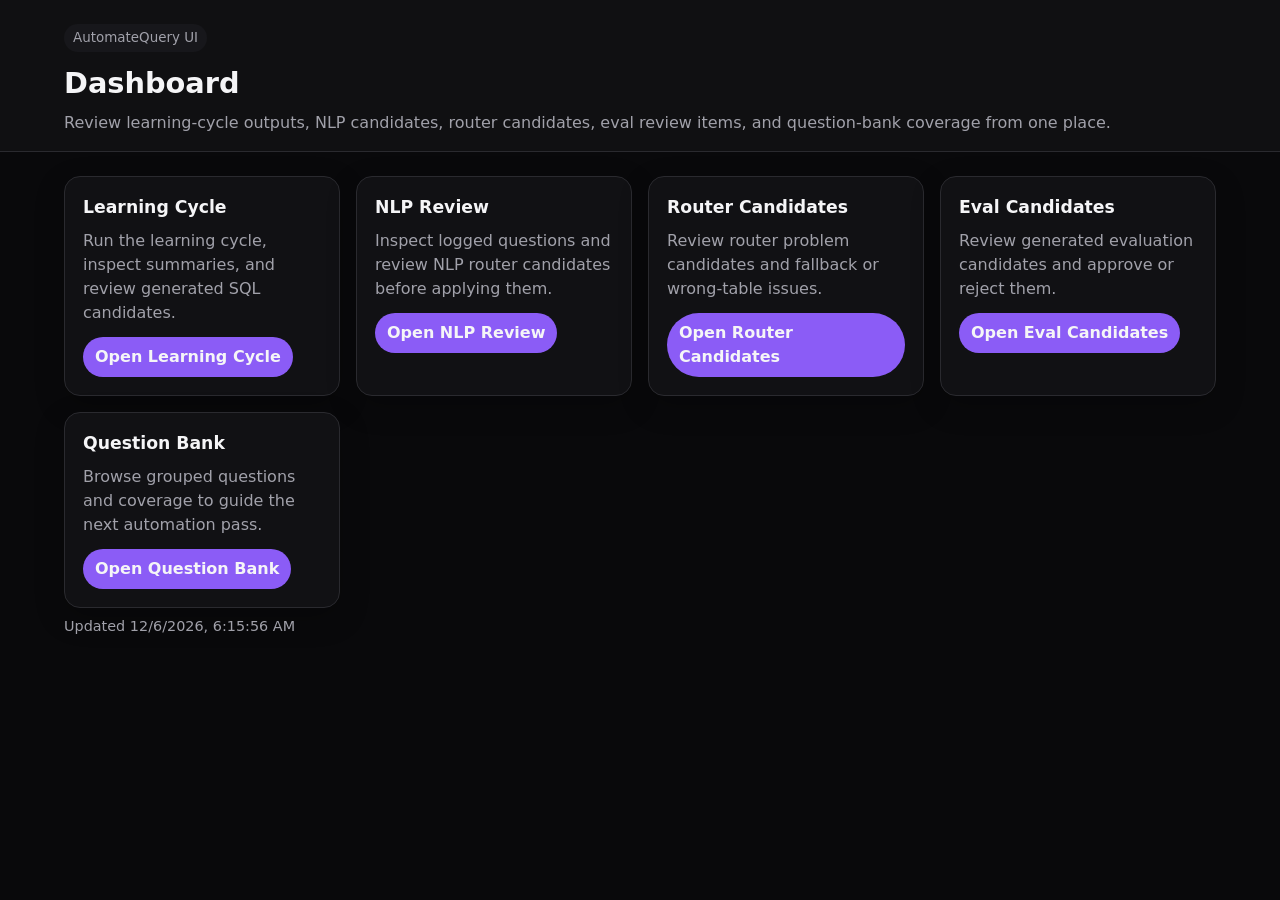
==== AutomateQuery/web/templates/dashboard/index.html @ 5e1423a1 "Refactor AutomateQuery UI into template pages" ====
<!doctype html>
<html lang="en">
<head>
  <meta charset="utf-8" />
  <meta name="viewport" content="width=device-width, initial-scale=1" />
  <title>AutomateQuery Dashboard</title>
  <style>
    :root {
      color-scheme: dark;
      --bg: #09090b;
      --panel: #111114;
      --panel-2: #17171b;
      --text: #f5f5f7;
      --muted: #a1a1aa;
      --border: #2a2a2f;
      --accent: #8b5cf6;
      --accent-2: #22c55e;
    }
    * { box-sizing: border-box; }
    body {
      margin: 0;
      font-family: Inter, system-ui, -apple-system, BlinkMacSystemFont, "Segoe UI", sans-serif;
      background: var(--bg);
      color: var(--text);
      line-height: 1.5;
    }
    header {
      border-bottom: 1px solid var(--border);
      background: rgba(17, 17, 20, 0.95);
      backdrop-filter: blur(8px);
      position: sticky;
      top: 0;
      z-index: 10;
    }
    .wrap { max-width: 1200px; margin: 0 auto; padding: 24px 24px 16px; }
    h1 { margin: 0 0 6px; font-size: 1.8rem; }
    .sub { color: var(--muted); }
    main { max-width: 1200px; margin: 0 auto; padding: 24px; }
    .grid { display: grid; grid-template-columns: repeat(auto-fit, minmax(240px, 1fr)); gap: 16px; }
    .card {
      background: var(--panel);
      border: 1px solid var(--border);
      border-radius: 16px;
      padding: 18px;
      box-shadow: 0 10px 30px rgba(0,0,0,0.22);
    }
    .card h2 { margin: 0 0 8px; font-size: 1.08rem; }
    .card p { color: var(--muted); margin: 0 0 12px; }
    .card a {
      display: inline-flex;
      align-items: center;
      gap: 6px;
      color: var(--text);
      text-decoration: none;
      background: var(--accent);
      border-radius: 999px;
      padding: 8px 12px;
      font-weight: 600;
    }
    .pill { display: inline-block; padding: 4px 9px; border-radius: 999px; background: var(--panel-2); color: var(--muted); font-size: 0.84rem; margin-bottom: 10px; }
    .meta { margin-top: 8px; color: var(--muted); font-size: 0.9rem; }
    @media (max-width: 640px) { .wrap, main { padding: 18px; } }
  </style>
</head>
<body>
  <header>
    <div class="wrap">
      <div class="pill">AutomateQuery UI</div>
      <h1>Dashboard</h1>
      <div class="sub">Review learning-cycle outputs, NLP candidates, router candidates, eval review items, and question-bank coverage from one place.</div>
    </div>
  </header>
  <main>
    <div class="grid">
      <section class="card">
        <h2>Learning Cycle</h2>
        <p>Run the learning cycle, inspect summaries, and review generated SQL candidates.</p>
        <a href="/learning-cycle">Open Learning Cycle</a>
      </section>
      <section class="card">
        <h2>NLP Review</h2>
        <p>Inspect logged questions and review NLP router candidates before applying them.</p>
        <a href="/nlp-review">Open NLP Review</a>
      </section>
      <section class="card">
        <h2>Router Candidates</h2>
        <p>Review router problem candidates and fallback or wrong-table issues.</p>
        <a href="/router-candidates">Open Router Candidates</a>
      </section>
      <section class="card">
        <h2>Eval Candidates</h2>
        <p>Review generated evaluation candidates and approve or reject them.</p>
        <a href="/eval-review">Open Eval Candidates</a>
      </section>
      <section class="card">
        <h2>Question Bank</h2>
        <p>Browse grouped questions and coverage to guide the next automation pass.</p>
        <a href="/question-bank">Open Question Bank</a>
      </section>
    </div>
    <div class="meta">Updated <span id="today"></span></div>
  </main>
  <script>
    document.getElementById('today').textContent = new Date().toLocaleString();
  </script>
</body>
</html>
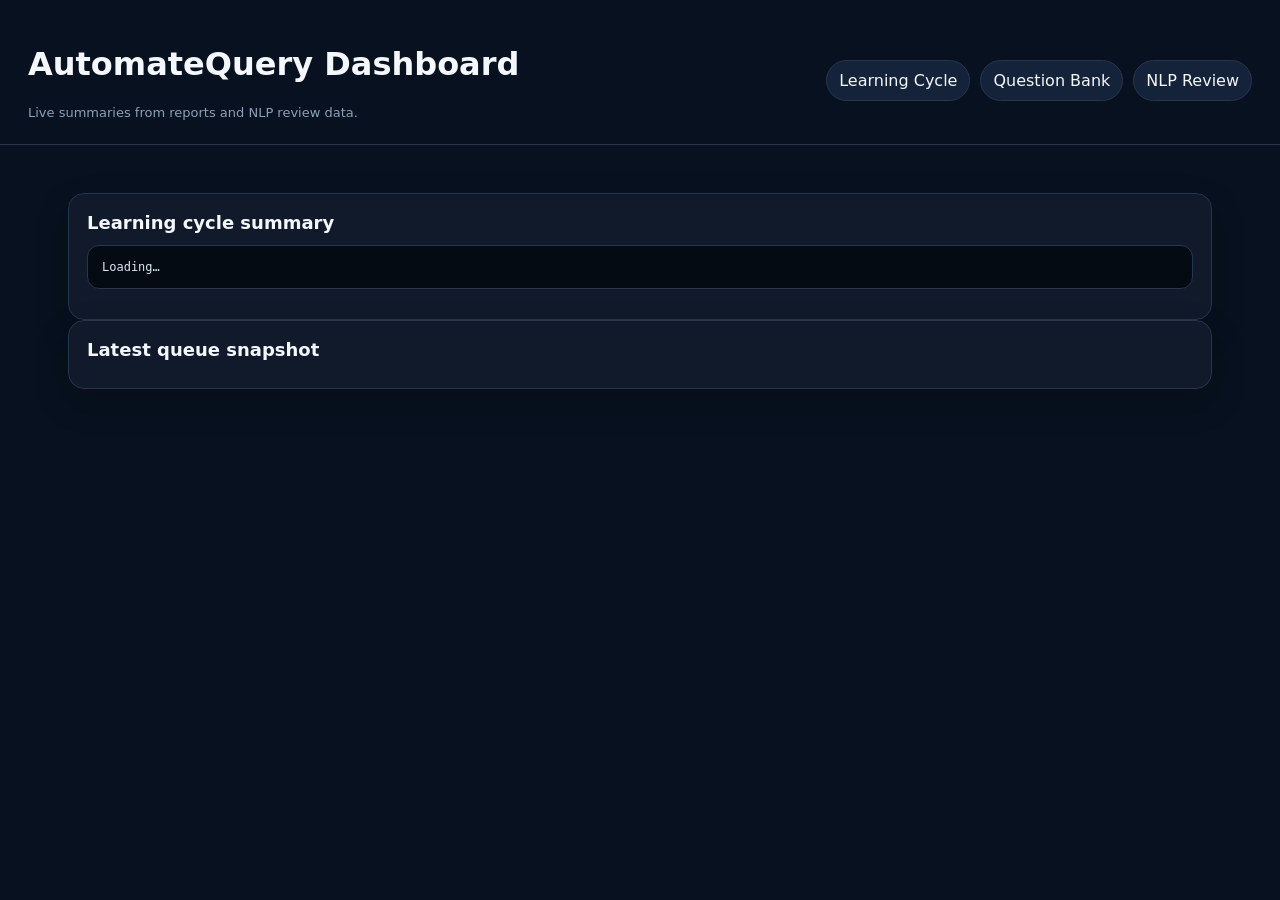
==== commit c4edab34: "Rebuild AutomateQuery frontend from data contract" ====
--- a/AutomateQuery/web/templates/dashboard/index.html
+++ b/AutomateQuery/web/templates/dashboard/index.html
@@ -1,107 +1,78 @@
-<!doctype html>
+<!DOCTYPE html>
 <html lang="en">
 <head>
-  <meta charset="utf-8" />
-  <meta name="viewport" content="width=device-width, initial-scale=1" />
+  <meta charset="UTF-8" />
+  <meta name="viewport" content="width=device-width, initial-scale=1.0" />
   <title>AutomateQuery Dashboard</title>
   <style>
-    :root {
-      color-scheme: dark;
-      --bg: #09090b;
-      --panel: #111114;
-      --panel-2: #17171b;
-      --text: #f5f5f7;
-      --muted: #a1a1aa;
-      --border: #2a2a2f;
-      --accent: #8b5cf6;
-      --accent-2: #22c55e;
-    }
+    :root { color-scheme: dark; --bg:#07111f; --panel:#101a2a; --panel-2:#15233a; --text:#f4f7fb; --muted:#8ca1b9; --accent:#5eead4; --border:#25364d; }
     * { box-sizing: border-box; }
-    body {
-      margin: 0;
-      font-family: Inter, system-ui, -apple-system, BlinkMacSystemFont, "Segoe UI", sans-serif;
-      background: var(--bg);
-      color: var(--text);
-      line-height: 1.5;
-    }
-    header {
-      border-bottom: 1px solid var(--border);
-      background: rgba(17, 17, 20, 0.95);
-      backdrop-filter: blur(8px);
-      position: sticky;
-      top: 0;
-      z-index: 10;
-    }
-    .wrap { max-width: 1200px; margin: 0 auto; padding: 24px 24px 16px; }
-    h1 { margin: 0 0 6px; font-size: 1.8rem; }
-    .sub { color: var(--muted); }
-    main { max-width: 1200px; margin: 0 auto; padding: 24px; }
-    .grid { display: grid; grid-template-columns: repeat(auto-fit, minmax(240px, 1fr)); gap: 16px; }
-    .card {
-      background: var(--panel);
-      border: 1px solid var(--border);
-      border-radius: 16px;
-      padding: 18px;
-      box-shadow: 0 10px 30px rgba(0,0,0,0.22);
-    }
-    .card h2 { margin: 0 0 8px; font-size: 1.08rem; }
-    .card p { color: var(--muted); margin: 0 0 12px; }
-    .card a {
-      display: inline-flex;
-      align-items: center;
-      gap: 6px;
-      color: var(--text);
-      text-decoration: none;
-      background: var(--accent);
-      border-radius: 999px;
-      padding: 8px 12px;
-      font-weight: 600;
-    }
-    .pill { display: inline-block; padding: 4px 9px; border-radius: 999px; background: var(--panel-2); color: var(--muted); font-size: 0.84rem; margin-bottom: 10px; }
-    .meta { margin-top: 8px; color: var(--muted); font-size: 0.9rem; }
-    @media (max-width: 640px) { .wrap, main { padding: 18px; } }
+    body { margin:0; font-family: Inter, system-ui, -apple-system, BlinkMacSystemFont, 'Segoe UI', sans-serif; background:var(--bg); color:var(--text); }
+    a { color:var(--accent); text-decoration:none; }
+    header { padding:24px 28px; border-bottom:1px solid var(--border); display:flex; justify-content:space-between; gap:16px; align-items:center; }
+    main { max-width:1200px; margin:0 auto; padding:24px 28px 60px; }
+    .grid { display:grid; grid-template-columns:repeat(auto-fit, minmax(220px, 1fr)); gap:16px; margin-bottom:24px; }
+    .card { background:var(--panel); border:1px solid var(--border); border-radius:16px; padding:18px; box-shadow:0 14px 34px rgba(0,0,0,.18); }
+    .card h2 { margin:0 0 10px; font-size:18px; }
+    .card p { margin:0; color:var(--muted); line-height:1.5; }
+    .stat { font-size:32px; font-weight:700; margin-top:10px; }
+    .muted { color:var(--muted); font-size:13px; }
+    .actions { display:flex; flex-wrap:wrap; gap:10px; margin-top:18px; }
+    .actions a, .actions button { border:1px solid var(--border); background:var(--panel-2); color:var(--text); padding:10px 12px; border-radius:999px; cursor:pointer; }
+    pre { white-space:pre-wrap; word-break:break-word; background:#050b12; border:1px solid var(--border); border-radius:12px; padding:14px; overflow:auto; font-size:12px; color:#dce8f7; }
+    .list { margin:0; padding-left:18px; color:var(--muted); }
   </style>
 </head>
 <body>
   <header>
-    <div class="wrap">
-      <div class="pill">AutomateQuery UI</div>
-      <h1>Dashboard</h1>
-      <div class="sub">Review learning-cycle outputs, NLP candidates, router candidates, eval review items, and question-bank coverage from one place.</div>
+    <div>
+      <h1>AutomateQuery Dashboard</h1>
+      <div class="muted">Live summaries from reports and NLP review data.</div>
+    </div>
+    <div class="actions">
+      <a href="/learning-cycle">Learning Cycle</a>
+      <a href="/question-bank">Question Bank</a>
+      <a href="/nlp-review">NLP Review</a>
     </div>
   </header>
   <main>
-    <div class="grid">
-      <section class="card">
-        <h2>Learning Cycle</h2>
-        <p>Run the learning cycle, inspect summaries, and review generated SQL candidates.</p>
-        <a href="/learning-cycle">Open Learning Cycle</a>
-      </section>
-      <section class="card">
-        <h2>NLP Review</h2>
-        <p>Inspect logged questions and review NLP router candidates before applying them.</p>
-        <a href="/nlp-review">Open NLP Review</a>
-      </section>
-      <section class="card">
-        <h2>Router Candidates</h2>
-        <p>Review router problem candidates and fallback or wrong-table issues.</p>
-        <a href="/router-candidates">Open Router Candidates</a>
-      </section>
-      <section class="card">
-        <h2>Eval Candidates</h2>
-        <p>Review generated evaluation candidates and approve or reject them.</p>
-        <a href="/eval-review">Open Eval Candidates</a>
-      </section>
-      <section class="card">
-        <h2>Question Bank</h2>
-        <p>Browse grouped questions and coverage to guide the next automation pass.</p>
-        <a href="/question-bank">Open Question Bank</a>
-      </section>
-    </div>
-    <div class="meta">Updated <span id="today"></span></div>
+    <section class="grid" id="summaryCards"></section>
+    <section class="card">
+      <h2>Learning cycle summary</h2>
+      <pre id="summaryText">Loading…</pre>
+    </section>
+    <section class="card">
+      <h2>Latest queue snapshot</h2>
+      <div id="queueList"></div>
+    </section>
   </main>
   <script>
-    document.getElementById('today').textContent = new Date().toLocaleString();
+    async function loadDashboard() {
+      const res = await fetch('/api/dashboard/summary');
+      const data = await res.json();
+      const cards = document.getElementById('summaryCards');
+      cards.innerHTML = '';
+      const stats = [
+        ['Diagnosis', data.counts?.diagnosis ?? 0],
+        ['Candidate queries', data.counts?.candidate_queries ?? 0],
+        ['Expected zero', data.counts?.expected_zero ?? 0],
+        ['Approved expected zero', data.counts?.approved_expected_zero ?? 0],
+        ['Approved candidate queries', data.counts?.approved_candidate_queries ?? 0],
+        ['Learning queue', data.counts?.learning_queue ?? 0],
+      ];
+      stats.forEach(([label, value]) => {
+        const card = document.createElement('article');
+        card.className = 'card';
+        card.innerHTML = `<h2>${label}</h2><div class="stat">${value}</div><div class="muted">Live from reports.</div>`;
+        cards.appendChild(card);
+      });
+      const summaryText = document.getElementById('summaryText');
+      summaryText.textContent = JSON.stringify(data.summary || {}, null, 2);
+      const queueList = document.getElementById('queueList');
+      const queue = Array.isArray(data.learning_queue) ? data.learning_queue : [];
+      queueList.innerHTML = queue.length ? `<ul class="list">${queue.slice(0, 10).map(item => `<li>${JSON.stringify(item)}</li>`).join('')}</ul>` : '<p class="muted">No learning queue data yet.</p>';
+    }
+    loadDashboard();
   </script>
 </body>
 </html>
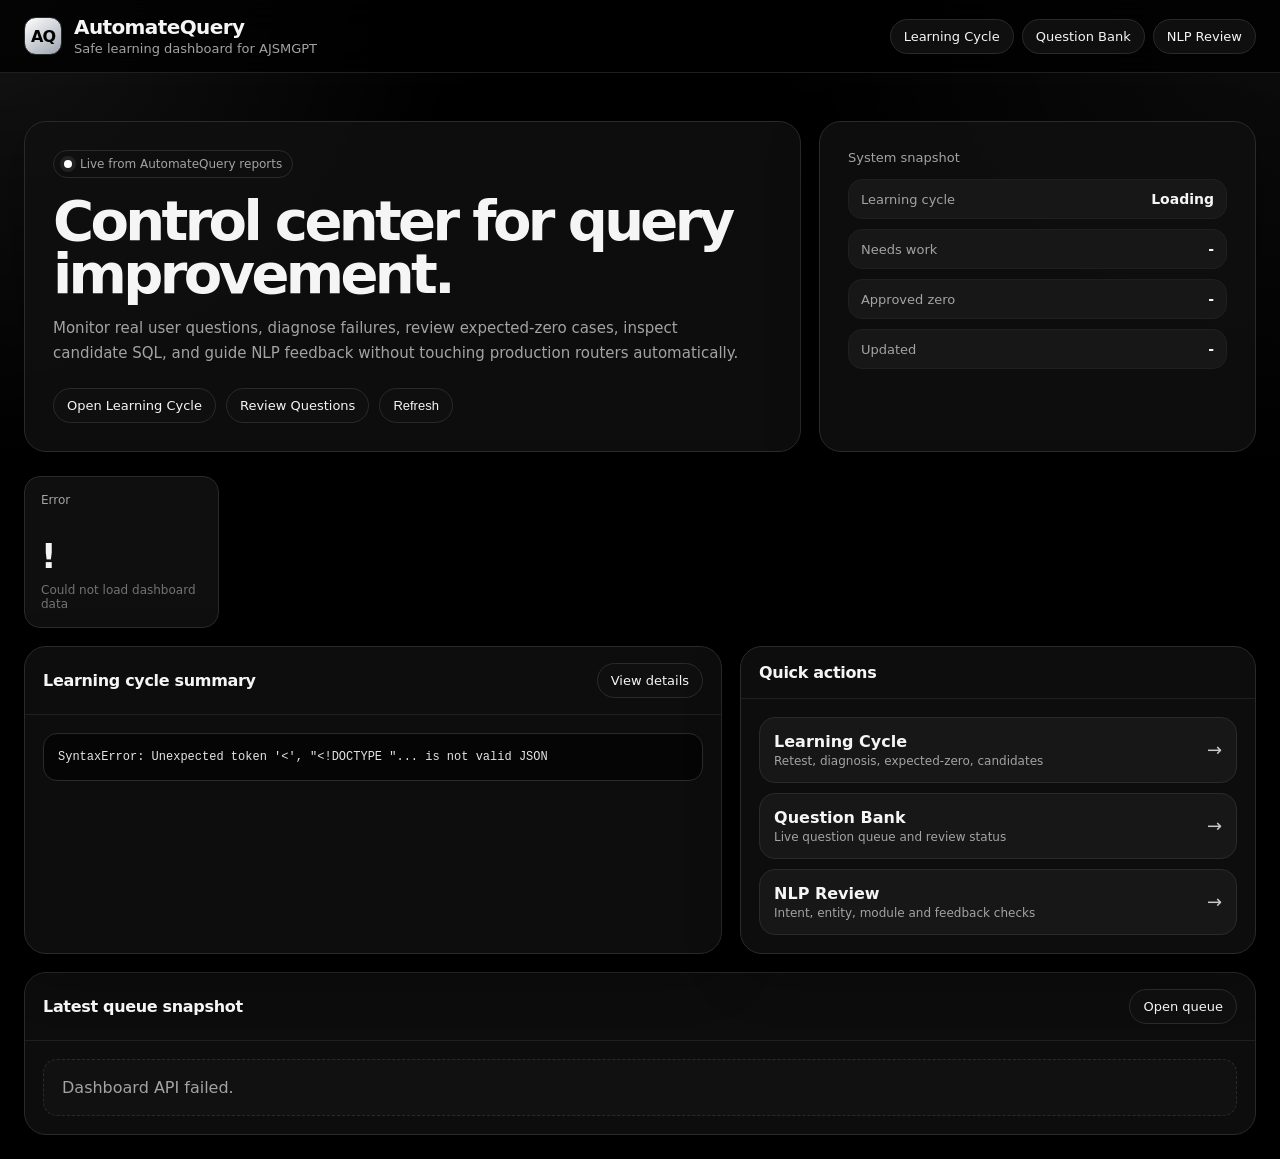
==== commit 3cece22a: "Enhance AutomateQuery UI templates" ====
--- a/AutomateQuery/web/templates/dashboard/index.html
+++ b/AutomateQuery/web/templates/dashboard/index.html
@@ -4,75 +4,645 @@
   <meta charset="UTF-8" />
   <meta name="viewport" content="width=device-width, initial-scale=1.0" />
   <title>AutomateQuery Dashboard</title>
+
   <style>
-    :root { color-scheme: dark; --bg:#07111f; --panel:#101a2a; --panel-2:#15233a; --text:#f4f7fb; --muted:#8ca1b9; --accent:#5eead4; --border:#25364d; }
-    * { box-sizing: border-box; }
-    body { margin:0; font-family: Inter, system-ui, -apple-system, BlinkMacSystemFont, 'Segoe UI', sans-serif; background:var(--bg); color:var(--text); }
-    a { color:var(--accent); text-decoration:none; }
-    header { padding:24px 28px; border-bottom:1px solid var(--border); display:flex; justify-content:space-between; gap:16px; align-items:center; }
-    main { max-width:1200px; margin:0 auto; padding:24px 28px 60px; }
-    .grid { display:grid; grid-template-columns:repeat(auto-fit, minmax(220px, 1fr)); gap:16px; margin-bottom:24px; }
-    .card { background:var(--panel); border:1px solid var(--border); border-radius:16px; padding:18px; box-shadow:0 14px 34px rgba(0,0,0,.18); }
-    .card h2 { margin:0 0 10px; font-size:18px; }
-    .card p { margin:0; color:var(--muted); line-height:1.5; }
-    .stat { font-size:32px; font-weight:700; margin-top:10px; }
-    .muted { color:var(--muted); font-size:13px; }
-    .actions { display:flex; flex-wrap:wrap; gap:10px; margin-top:18px; }
-    .actions a, .actions button { border:1px solid var(--border); background:var(--panel-2); color:var(--text); padding:10px 12px; border-radius:999px; cursor:pointer; }
-    pre { white-space:pre-wrap; word-break:break-word; background:#050b12; border:1px solid var(--border); border-radius:12px; padding:14px; overflow:auto; font-size:12px; color:#dce8f7; }
-    .list { margin:0; padding-left:18px; color:var(--muted); }
+    :root {
+      color-scheme: dark;
+
+      --bg: #000000;
+      --panel: #0f0f0f;
+      --panel-soft: #171717;
+      --panel-hover: #1f1f1f;
+
+      --text: #f5f5f5;
+      --muted: #a3a3a3;
+      --faint: #737373;
+
+      --border: #2a2a2a;
+      --border-soft: #1f1f1f;
+
+      --white: #ffffff;
+      --black: #000000;
+
+      --radius-lg: 22px;
+      --radius-md: 16px;
+
+      --shadow: 0 18px 50px rgba(0, 0, 0, 0.35);
+    }
+
+    * {
+      box-sizing: border-box;
+    }
+
+    body {
+      margin: 0;
+      min-height: 100vh;
+      font-family: Inter, ui-sans-serif, system-ui, -apple-system, BlinkMacSystemFont, "Segoe UI", sans-serif;
+      background:
+        radial-gradient(circle at top left, rgba(255,255,255,0.08), transparent 28%),
+        radial-gradient(circle at top right, rgba(255,255,255,0.05), transparent 30%),
+        var(--bg);
+      color: var(--text);
+    }
+
+    a {
+      color: inherit;
+      text-decoration: none;
+    }
+
+    .topbar {
+      position: sticky;
+      top: 0;
+      z-index: 10;
+      backdrop-filter: blur(18px);
+      background: rgba(0, 0, 0, 0.78);
+      border-bottom: 1px solid var(--border-soft);
+    }
+
+    .topbar-inner {
+      max-width: 1280px;
+      margin: 0 auto;
+      padding: 16px 24px;
+      display: flex;
+      align-items: center;
+      justify-content: space-between;
+      gap: 18px;
+    }
+
+    .brand {
+      display: flex;
+      align-items: center;
+      gap: 12px;
+    }
+
+    .logo {
+      width: 38px;
+      height: 38px;
+      border-radius: 12px;
+      border: 1px solid var(--border);
+      background: linear-gradient(145deg, #ffffff, #9ca3af);
+      color: #000000;
+      display: grid;
+      place-items: center;
+      font-weight: 900;
+      letter-spacing: -0.06em;
+    }
+
+    h1 {
+      margin: 0;
+      font-size: 20px;
+      letter-spacing: -0.03em;
+      line-height: 1.1;
+    }
+
+    .subtitle {
+      color: var(--muted);
+      font-size: 13px;
+      margin-top: 3px;
+    }
+
+    .nav {
+      display: flex;
+      flex-wrap: wrap;
+      gap: 8px;
+      justify-content: flex-end;
+    }
+
+    .nav a,
+    .btn {
+      border: 1px solid var(--border);
+      background: var(--panel);
+      color: var(--text);
+      padding: 9px 13px;
+      border-radius: 999px;
+      font-size: 13px;
+      cursor: pointer;
+      transition: 160ms ease;
+    }
+
+    .nav a:hover,
+    .btn:hover {
+      background: var(--white);
+      color: var(--black);
+      border-color: var(--white);
+      transform: translateY(-1px);
+    }
+
+    .shell {
+      max-width: 1280px;
+      margin: 0 auto;
+      padding: 24px;
+    }
+
+    .hero {
+      display: grid;
+      grid-template-columns: minmax(0, 1.6fr) minmax(300px, 0.9fr);
+      gap: 18px;
+      margin: 24px 0;
+    }
+
+    .hero-card,
+    .panel {
+      background: rgba(15, 15, 15, 0.88);
+      border: 1px solid var(--border);
+      border-radius: var(--radius-lg);
+      box-shadow: var(--shadow);
+    }
+
+    .hero-card {
+      padding: 28px;
+      min-height: 230px;
+      display: flex;
+      flex-direction: column;
+      justify-content: space-between;
+    }
+
+    .eyebrow {
+      display: inline-flex;
+      width: fit-content;
+      align-items: center;
+      gap: 8px;
+      color: var(--muted);
+      border: 1px solid var(--border);
+      border-radius: 999px;
+      padding: 6px 10px;
+      font-size: 12px;
+      margin-bottom: 16px;
+    }
+
+    .dot {
+      width: 8px;
+      height: 8px;
+      border-radius: 999px;
+      background: #ffffff;
+      box-shadow: 0 0 0 4px rgba(255,255,255,0.08);
+    }
+
+    .hero h2 {
+      margin: 0;
+      font-size: clamp(30px, 5vw, 56px);
+      line-height: 0.95;
+      letter-spacing: -0.065em;
+    }
+
+    .hero p {
+      margin: 16px 0 0;
+      max-width: 700px;
+      color: var(--muted);
+      font-size: 15px;
+      line-height: 1.65;
+    }
+
+    .actions {
+      display: flex;
+      flex-wrap: wrap;
+      gap: 10px;
+      margin-top: 22px;
+    }
+
+    .status-title {
+      color: var(--muted);
+      font-size: 13px;
+      margin-bottom: 14px;
+    }
+
+    .status-grid {
+      display: grid;
+      gap: 10px;
+    }
+
+    .status-row {
+      display: flex;
+      justify-content: space-between;
+      gap: 14px;
+      align-items: center;
+      padding: 11px 12px;
+      background: var(--panel-soft);
+      border: 1px solid var(--border-soft);
+      border-radius: 14px;
+      color: var(--muted);
+      font-size: 13px;
+    }
+
+    .status-row strong {
+      color: var(--text);
+      font-size: 14px;
+    }
+
+    .cards {
+      display: grid;
+      grid-template-columns: repeat(6, minmax(145px, 1fr));
+      gap: 12px;
+      margin: 18px 0;
+    }
+
+    .metric {
+      background: var(--panel);
+      border: 1px solid var(--border);
+      border-radius: var(--radius-md);
+      padding: 16px;
+      min-height: 132px;
+      transition: 160ms ease;
+    }
+
+    .metric:hover {
+      background: var(--panel-hover);
+      transform: translateY(-2px);
+    }
+
+    .metric-label {
+      color: var(--muted);
+      font-size: 12px;
+      line-height: 1.3;
+      min-height: 32px;
+    }
+
+    .metric-value {
+      font-size: 34px;
+      line-height: 1;
+      font-weight: 850;
+      letter-spacing: -0.05em;
+      margin-top: 14px;
+    }
+
+    .metric-foot {
+      color: var(--faint);
+      font-size: 12px;
+      margin-top: 10px;
+    }
+
+    .layout {
+      display: grid;
+      grid-template-columns: minmax(0, 1.15fr) minmax(340px, 0.85fr);
+      gap: 18px;
+      margin-top: 18px;
+    }
+
+    .panel {
+      overflow: hidden;
+    }
+
+    .panel-head {
+      padding: 16px 18px;
+      border-bottom: 1px solid var(--border-soft);
+      display: flex;
+      justify-content: space-between;
+      gap: 12px;
+      align-items: center;
+    }
+
+    .panel-head h3 {
+      margin: 0;
+      font-size: 16px;
+      letter-spacing: -0.02em;
+    }
+
+    .panel-body {
+      padding: 18px;
+    }
+
+    pre {
+      margin: 0;
+      white-space: pre-wrap;
+      word-break: break-word;
+      background: #050505;
+      border: 1px solid var(--border);
+      border-radius: 14px;
+      padding: 14px;
+      overflow: auto;
+      max-height: 440px;
+      font-size: 12px;
+      line-height: 1.55;
+      color: #e5e5e5;
+    }
+
+    .quick-grid {
+      display: grid;
+      gap: 10px;
+    }
+
+    .quick-link {
+      display: flex;
+      justify-content: space-between;
+      align-items: center;
+      gap: 12px;
+      padding: 14px;
+      border: 1px solid var(--border);
+      border-radius: 16px;
+      background: var(--panel-soft);
+      transition: 160ms ease;
+    }
+
+    .quick-link:hover {
+      background: #ffffff;
+      color: #000000;
+      border-color: #ffffff;
+      transform: translateY(-1px);
+    }
+
+    .quick-link span {
+      display: block;
+      color: var(--muted);
+      font-size: 12px;
+      margin-top: 3px;
+    }
+
+    .quick-link:hover span {
+      color: #404040;
+    }
+
+    .arrow {
+      font-size: 18px;
+      opacity: 0.8;
+    }
+
+    .queue {
+      display: grid;
+      gap: 10px;
+    }
+
+    .queue-item {
+      border: 1px solid var(--border-soft);
+      background: var(--panel-soft);
+      border-radius: 14px;
+      padding: 12px;
+    }
+
+    .queue-title {
+      font-size: 13px;
+      color: var(--text);
+      line-height: 1.45;
+      margin-bottom: 8px;
+    }
+
+    .chips {
+      display: flex;
+      flex-wrap: wrap;
+      gap: 6px;
+    }
+
+    .chip {
+      border: 1px solid var(--border);
+      color: var(--muted);
+      border-radius: 999px;
+      padding: 4px 7px;
+      font-size: 11px;
+    }
+
+    .empty {
+      color: var(--muted);
+      padding: 18px;
+      border: 1px dashed var(--border);
+      border-radius: 14px;
+      background: rgba(255,255,255,0.02);
+    }
+
+    .skeleton {
+      animation: pulse 1.3s ease-in-out infinite;
+      color: var(--faint);
+    }
+
+    @keyframes pulse {
+      0%, 100% { opacity: 0.55; }
+      50% { opacity: 1; }
+    }
+
+    @media (max-width: 1080px) {
+      .hero,
+      .layout {
+        grid-template-columns: 1fr;
+      }
+
+      .cards {
+        grid-template-columns: repeat(3, minmax(145px, 1fr));
+      }
+    }
+
+    @media (max-width: 720px) {
+      .topbar-inner,
+      .shell {
+        padding-left: 16px;
+        padding-right: 16px;
+      }
+
+      .topbar-inner {
+        align-items: flex-start;
+        flex-direction: column;
+      }
+
+      .nav {
+        justify-content: flex-start;
+      }
+
+      .cards {
+        grid-template-columns: repeat(2, minmax(130px, 1fr));
+      }
+
+      .hero-card {
+        padding: 22px;
+      }
+    }
   </style>
 </head>
+
 <body>
-  <header>
-    <div>
-      <h1>AutomateQuery Dashboard</h1>
-      <div class="muted">Live summaries from reports and NLP review data.</div>
+  <div class="topbar">
+    <div class="topbar-inner">
+      <div class="brand">
+        <div class="logo">AQ</div>
+        <div>
+          <h1>AutomateQuery</h1>
+          <div class="subtitle">Safe learning dashboard for AJSMGPT</div>
+        </div>
+      </div>
+
+      <nav class="nav">
+        <a href="/learning-cycle">Learning Cycle</a>
+        <a href="/question-bank">Question Bank</a>
+        <a href="/nlp-review">NLP Review</a>
+      </nav>
     </div>
-    <div class="actions">
-      <a href="/learning-cycle">Learning Cycle</a>
-      <a href="/question-bank">Question Bank</a>
-      <a href="/nlp-review">NLP Review</a>
-    </div>
-  </header>
-  <main>
-    <section class="grid" id="summaryCards"></section>
-    <section class="card">
-      <h2>Learning cycle summary</h2>
-      <pre id="summaryText">Loading…</pre>
+  </div>
+
+  <main class="shell">
+    <section class="hero">
+      <article class="hero-card">
+        <div>
+          <div class="eyebrow"><span class="dot"></span> Live from AutomateQuery reports</div>
+          <h2>Control center for query improvement.</h2>
+          <p>
+            Monitor real user questions, diagnose failures, review expected-zero cases,
+            inspect candidate SQL, and guide NLP feedback without touching production routers automatically.
+          </p>
+        </div>
+
+        <div class="actions">
+          <a class="btn" href="/learning-cycle">Open Learning Cycle</a>
+          <a class="btn" href="/question-bank">Review Questions</a>
+          <button class="btn" onclick="loadDashboard()">Refresh</button>
+        </div>
+      </article>
+
+      <aside class="hero-card">
+        <div>
+          <div class="status-title">System snapshot</div>
+          <div class="status-grid">
+            <div class="status-row"><span>Learning cycle</span><strong id="cycleState">Loading</strong></div>
+            <div class="status-row"><span>Needs work</span><strong id="needsWorkState">-</strong></div>
+            <div class="status-row"><span>Approved zero</span><strong id="approvedZeroState">-</strong></div>
+            <div class="status-row"><span>Updated</span><strong id="updatedAt">-</strong></div>
+          </div>
+        </div>
+      </aside>
     </section>
-    <section class="card">
-      <h2>Latest queue snapshot</h2>
-      <div id="queueList"></div>
+
+    <section class="cards" id="summaryCards">
+      <article class="metric"><div class="metric-label skeleton">Loading</div><div class="metric-value">-</div></article>
+      <article class="metric"><div class="metric-label skeleton">Loading</div><div class="metric-value">-</div></article>
+      <article class="metric"><div class="metric-label skeleton">Loading</div><div class="metric-value">-</div></article>
+    </section>
+
+    <section class="layout">
+      <article class="panel">
+        <div class="panel-head">
+          <h3>Learning cycle summary</h3>
+          <a class="btn" href="/learning-cycle">View details</a>
+        </div>
+        <div class="panel-body">
+          <pre id="summaryText">Loading…</pre>
+        </div>
+      </article>
+
+      <aside class="panel">
+        <div class="panel-head">
+          <h3>Quick actions</h3>
+        </div>
+        <div class="panel-body">
+          <div class="quick-grid">
+            <a class="quick-link" href="/learning-cycle">
+              <div><strong>Learning Cycle</strong><span>Retest, diagnosis, expected-zero, candidates</span></div>
+              <div class="arrow">→</div>
+            </a>
+            <a class="quick-link" href="/question-bank">
+              <div><strong>Question Bank</strong><span>Live question queue and review status</span></div>
+              <div class="arrow">→</div>
+            </a>
+            <a class="quick-link" href="/nlp-review">
+              <div><strong>NLP Review</strong><span>Intent, entity, module and feedback checks</span></div>
+              <div class="arrow">→</div>
+            </a>
+          </div>
+        </div>
+      </aside>
+    </section>
+
+    <section class="panel" style="margin-top:18px;">
+      <div class="panel-head">
+        <h3>Latest queue snapshot</h3>
+        <a class="btn" href="/question-bank">Open queue</a>
+      </div>
+      <div class="panel-body">
+        <div id="queueList" class="queue"></div>
+      </div>
     </section>
   </main>
+
   <script>
+    function escapeHtml(value) {
+      return String(value ?? "")
+        .replaceAll("&", "&amp;")
+        .replaceAll("<", "&lt;")
+        .replaceAll(">", "&gt;")
+        .replaceAll('"', "&quot;")
+        .replaceAll("'", "&#039;");
+    }
+
+    function pickQuestion(item) {
+      return item.question || item.normalized_question || item.text || item.user_question || JSON.stringify(item).slice(0, 120);
+    }
+
+    function renderMetric(label, value, foot) {
+      const card = document.createElement("article");
+      card.className = "metric";
+      card.innerHTML = `
+        <div class="metric-label">${escapeHtml(label)}</div>
+        <div class="metric-value">${escapeHtml(value ?? 0)}</div>
+        <div class="metric-foot">${escapeHtml(foot || "Live from reports")}</div>
+      `;
+      return card;
+    }
+
+    function renderQueue(queue) {
+      const target = document.getElementById("queueList");
+
+      if (!Array.isArray(queue) || queue.length === 0) {
+        target.innerHTML = '<div class="empty">No learning queue data yet.</div>';
+        return;
+      }
+
+      target.innerHTML = queue.slice(0, 8).map((item) => {
+        const question = pickQuestion(item);
+        const verdict = item.verdict || item.status || item.classification || item.latest_verdict || "review";
+        const source = item.source || item.latest_source || item.module || "-";
+        const count = item.count || item.occurrences || item.times_seen || "";
+
+        return `
+          <div class="queue-item">
+            <div class="queue-title">${escapeHtml(question)}</div>
+            <div class="chips">
+              <span class="chip">${escapeHtml(verdict)}</span>
+              <span class="chip">source: ${escapeHtml(source)}</span>
+              ${count ? `<span class="chip">count: ${escapeHtml(count)}</span>` : ""}
+            </div>
+          </div>
+        `;
+      }).join("");
+    }
+
     async function loadDashboard() {
-      const res = await fetch('/api/dashboard/summary');
-      const data = await res.json();
-      const cards = document.getElementById('summaryCards');
-      cards.innerHTML = '';
-      const stats = [
-        ['Diagnosis', data.counts?.diagnosis ?? 0],
-        ['Candidate queries', data.counts?.candidate_queries ?? 0],
-        ['Expected zero', data.counts?.expected_zero ?? 0],
-        ['Approved expected zero', data.counts?.approved_expected_zero ?? 0],
-        ['Approved candidate queries', data.counts?.approved_candidate_queries ?? 0],
-        ['Learning queue', data.counts?.learning_queue ?? 0],
-      ];
-      stats.forEach(([label, value]) => {
-        const card = document.createElement('article');
-        card.className = 'card';
-        card.innerHTML = `<h2>${label}</h2><div class="stat">${value}</div><div class="muted">Live from reports.</div>`;
-        cards.appendChild(card);
-      });
-      const summaryText = document.getElementById('summaryText');
-      summaryText.textContent = JSON.stringify(data.summary || {}, null, 2);
-      const queueList = document.getElementById('queueList');
-      const queue = Array.isArray(data.learning_queue) ? data.learning_queue : [];
-      queueList.innerHTML = queue.length ? `<ul class="list">${queue.slice(0, 10).map(item => `<li>${JSON.stringify(item)}</li>`).join('')}</ul>` : '<p class="muted">No learning queue data yet.</p>';
-    }
+      const cards = document.getElementById("summaryCards");
+      cards.innerHTML = `
+        <article class="metric"><div class="metric-label skeleton">Loading</div><div class="metric-value">-</div></article>
+        <article class="metric"><div class="metric-label skeleton">Loading</div><div class="metric-value">-</div></article>
+        <article class="metric"><div class="metric-label skeleton">Loading</div><div class="metric-value">-</div></article>
+      `;
+
+      try {
+        const res = await fetch("/api/dashboard/summary");
+        const data = await res.json();
+        const counts = data.counts || {};
+        const summary = data.summary || {};
+        const finalStatus = summary.final_status || {};
+
+        const stats = [
+          ["Pass", finalStatus.pass ?? counts.pass ?? 0, "Questions passing retest"],
+          ["Expected zero", finalStatus.expected_zero ?? counts.expected_zero ?? 0, "Approved no-data candidates"],
+          ["Needs work", finalStatus.needs_work ?? counts.needs_work ?? 0, "Open improvement work"],
+          ["Diagnosis", counts.diagnosis ?? 0, "Diagnosed questions"],
+          ["Candidate SQL", counts.candidate_queries ?? 0, "Generated candidate queries"],
+          ["Question bank", counts.learning_queue ?? counts.question_bank ?? 0, "Tracked real questions"],
+        ];
+
+        cards.innerHTML = "";
+        stats.forEach(([label, value, foot]) => cards.appendChild(renderMetric(label, value, foot)));
+
+        document.getElementById("cycleState").textContent =
+          (finalStatus.fail ?? 0) === 0 ? "Healthy" : "Review";
+        document.getElementById("needsWorkState").textContent = finalStatus.needs_work ?? counts.needs_work ?? 0;
+        document.getElementById("approvedZeroState").textContent = counts.approved_expected_zero ?? 0;
+        document.getElementById("updatedAt").textContent = new Date().toLocaleTimeString();
+
+        document.getElementById("summaryText").textContent = JSON.stringify(summary, null, 2);
+        renderQueue(data.learning_queue || []);
+      } catch (error) {
+        cards.innerHTML = "";
+        cards.appendChild(renderMetric("Error", "!", "Could not load dashboard data"));
+        document.getElementById("summaryText").textContent = error.stack || String(error);
+        document.getElementById("queueList").innerHTML = '<div class="empty">Dashboard API failed.</div>';
+      }
+    }
+
     loadDashboard();
   </script>
 </body>
-</html>
+</html>
